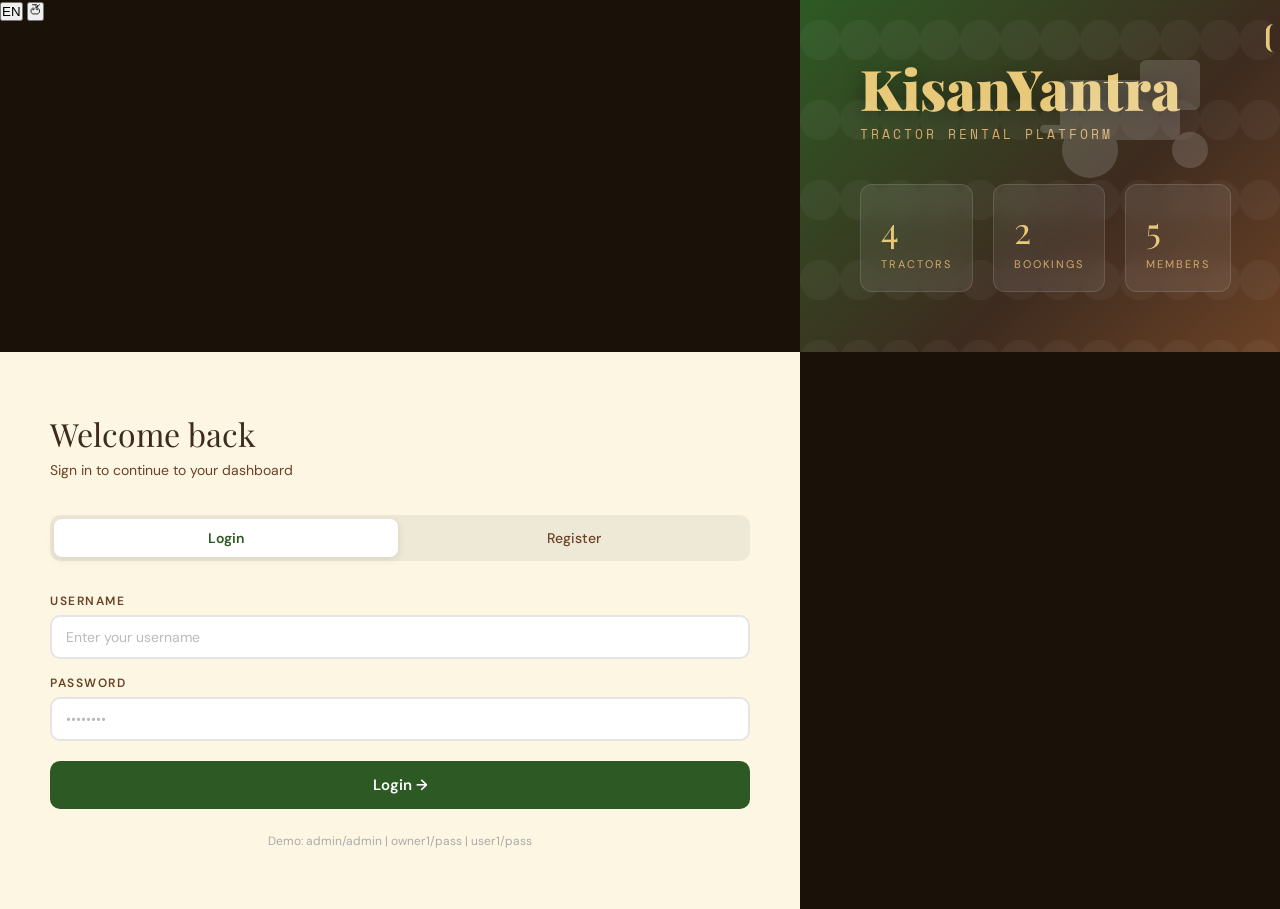
==== KisanYantra/index.html @ c3c127c0 "Initial commit" ====
<!DOCTYPE html>
<html lang="en">
<head>
<meta charset="UTF-8">
<meta name="viewport" content="width=device-width, initial-scale=1.0">
<title>KisanYantra — Tractor Rental Platform</title>
<link href="https://fonts.googleapis.com/css2?family=Playfair+Display:wght@700;900&family=DM+Sans:wght@300;400;500;600&family=Space+Mono:wght@400;700&display=swap" rel="stylesheet">
<link rel="stylesheet" href="css/style.css">
</head>
<body style="overflow-x:hidden;">

<div id="toast"></div>

<!-- ════════════════════════════════════════
     AUTH PAGE
════════════════════════════════════════ -->
<div id="page-auth" class="page active">
  <div class="lang-toggle-mini">
    <button id="auth-lang-en" onclick="setLanguage('en')">EN</button>
    <button id="auth-lang-te" onclick="setLanguage('te')">తె</button>
  </div>
  <div class="auth-hero">
    <svg class="auth-floating-tractor" viewBox="0 0 200 140" fill="none" xmlns="http://www.w3.org/2000/svg">
      <rect x="20" y="40" width="120" height="60" rx="8" fill="white"/>
      <rect x="100" y="20" width="60" height="50" rx="6" fill="white"/>
      <circle cx="50" cy="110" r="28" fill="white"/>
      <circle cx="150" cy="110" r="18" fill="white"/>
      <rect x="0" y="85" width="30" height="8" rx="4" fill="white"/>
    </svg>
    <div class="auth-logo">KisanYantra</div>
    <div class="auth-tagline" data-i18n="brand_tagline">Tractor Rental Platform</div>
    <div class="auth-stats">
      <div class="auth-stat">
        <div class="auth-stat-num" id="hero-tractors">0</div>
        <div class="auth-stat-label" data-i18n="stat_tractors">Tractors</div>
      </div>
      <div class="auth-stat">
        <div class="auth-stat-num" id="hero-bookings">0</div>
        <div class="auth-stat-label" data-i18n="stat_bookings">Bookings</div>
      </div>
      <div class="auth-stat">
        <div class="auth-stat-num" id="hero-users">0</div>
        <div class="auth-stat-label" data-i18n="stat_members">Members</div>
      </div>
    </div>
  </div>
  <div class="auth-panel">
    <div class="auth-panel-title" data-i18n="auth_welcome_back">Welcome back</div>
    <div class="auth-panel-sub" data-i18n="auth_signin_sub">Sign in to continue to your dashboard</div>
    <div class="auth-tabs">
      <button class="auth-tab active" onclick="switchAuthTab('login')" data-i18n="tab_login">Login</button>
      <button class="auth-tab" onclick="switchAuthTab('register')" data-i18n="tab_register">Register</button>
    </div>

    <!-- LOGIN FORM -->
    <form class="auth-form active" id="loginForm" onsubmit="handleLogin(event)">
      <div class="form-group">
        <label class="form-label" data-i18n="label_username">Username</label>
        <input type="text" class="form-control" id="loginUsername" placeholder="Enter your username" data-i18n-placeholder="ph_login_username" required>
      </div>
      <div class="form-group">
        <label class="form-label" data-i18n="label_password">Password</label>
        <input type="password" class="form-control" id="loginPassword" placeholder="••••••••" required>
      </div>
      <button type="submit" class="btn-primary-auth" data-i18n="btn_login">Login →</button>
      <div style="text-align:center;font-size:12px;color:#aaa;margin-top:8px;">
        <span data-i18n="demo_label">Demo</span>: admin/admin | owner1/pass | user1/pass
      </div>
    </form>

    <!-- REGISTER FORM -->
    <form class="auth-form" id="registerForm" onsubmit="handleRegister(event)">
      <div class="form-group">
        <label class="form-label" data-i18n="label_username">Username</label>
        <input type="text" class="form-control" id="regUsername" placeholder="Choose a username" data-i18n-placeholder="ph_reg_username" required>
      </div>
      <div class="form-group">
        <label class="form-label" data-i18n="label_password">Password</label>
        <input type="password" class="form-control" id="regPassword" placeholder="Create a password" data-i18n-placeholder="ph_reg_password" required>
      </div>
      <div class="form-group">
        <label class="form-label" data-i18n="label_iam">I am a...</label>
        <div class="role-select-grid">
          <div class="role-option selected" onclick="selectRole('USER',this)">
            <div class="role-icon">👤</div>
            <div class="role-name" data-i18n="role_user">User</div>
          </div>
          <div class="role-option" onclick="selectRole('OWNER',this)">
            <div class="role-icon">🚜</div>
            <div class="role-name" data-i18n="role_owner">Owner</div>
          </div>
          <div class="role-option" onclick="selectRole('ADMIN',this)">
            <div class="role-icon">⚙️</div>
            <div class="role-name" data-i18n="role_admin">Admin</div>
          </div>
        </div>
        <input type="hidden" id="regRole" value="USER">
      </div>
      <button type="submit" class="btn-primary-auth" data-i18n="btn_create_account">Create Account →</button>
    </form>
  </div>
</div>

<!-- ════════════════════════════════════════
     ADMIN DASHBOARD
════════════════════════════════════════ -->
<div id="page-admin" class="page">
  <nav class="topnav">
    <div class="nav-brand">Kisan<span>Yantra</span></div>
    <span class="live-indicator"><span class="live-dot" id="admin-live-dot"></span><span data-i18n="live_on">Live</span></span>
    <span class="nav-user-badge" id="admin-user-name">admin</span>
    <span class="nav-role-badge role-admin" data-i18n="role_badge_admin">⚙️ Admin</span>
    <button class="btn-settings" onclick="openSettings()">⚙️ <span data-i18n="nav_settings">Settings</span></button>
    <button class="btn-logout" onclick="logout()" data-i18n="nav_logout">Logout</button>
  </nav>
  <div class="dashboard-body">
    <div class="dashboard-header">
      <div class="dashboard-title" data-i18n="admin_title">Admin Dashboard</div>
      <div class="dashboard-subtitle" data-i18n="admin_subtitle">Full system control &amp; oversight</div>
    </div>
    <div class="dashboard-content">
      <div class="stats-grid stats-grid-4" style="margin-bottom:32px;">
        <div class="stat-card dark">
          <span class="stat-emoji">🚜</span>
          <div class="stat-num" id="a-total-tractors">0</div>
          <div class="stat-label" data-i18n="stat_total_tractors">Total Tractors</div>
        </div>
        <div class="stat-card green">
          <span class="stat-emoji">✅</span>
          <div class="stat-num" id="a-available">0</div>
          <div class="stat-label" data-i18n="stat_available">Available</div>
        </div>
        <div class="stat-card rust">
          <span class="stat-emoji">📋</span>
          <div class="stat-num" id="a-reserved">0</div>
          <div class="stat-label" data-i18n="stat_reserved">Reserved</div>
        </div>
        <div class="stat-card amber">
          <span class="stat-emoji">📦</span>
          <div class="stat-num" id="a-bookings">0</div>
          <div class="stat-label" data-i18n="stat_total_bookings">Total Bookings</div>
        </div>
      </div>

      <div style="display:grid;grid-template-columns:380px 1fr;gap:24px;margin-bottom:32px;">
        <!-- Add Tractor Form -->
        <div class="card">
          <div class="card-header">
            <span class="card-title" data-i18n="card_add_new_tractor">Add New Tractor</span>
            <span>🚜</span>
          </div>
          <div class="card-body">
            <div class="form-row form-row-2">
              <div class="input-group">
                <label class="input-label" data-i18n="label_reg_number">Reg. Number</label>
                <input type="text" id="a-regNum" placeholder="AP01AB1234">
              </div>
              <div class="input-group">
                <label class="input-label" data-i18n="label_tractor_type">Tractor Type</label>
                <input type="text" id="a-tractorType" placeholder="Mahindra 575">
              </div>
            </div>
            <div class="form-row form-row-2">
              <div class="input-group">
                <label class="input-label" data-i18n="label_location">Location</label>
                <input type="text" id="a-location" placeholder="Vijayawada">
              </div>
              <div class="input-group">
                <label class="input-label" data-i18n="label_rent_hour">Rent / Hour (₹)</label>
                <input type="number" id="a-rent" placeholder="500">
              </div>
            </div>
            <div class="input-group" style="margin-bottom:16px;">
              <label class="input-label" data-i18n="label_owner_username">Owner Username</label>
              <select id="a-owner">
                <option value="" data-i18n="select_owner_placeholder">Select Owner</option>
              </select>
            </div>
            <div class="input-group" style="margin-bottom:16px;">
              <label class="input-label" data-i18n="label_accessories">Accessories</label>
              <div class="accessories-grid" id="admin-acc-grid"></div>
            </div>
            <button class="btn btn-green" style="width:100%;padding:12px;" onclick="adminAddTractor()" data-i18n="btn_add_tractor">Add Tractor</button>
          </div>
        </div>

        <!-- Users Table -->
        <div class="card">
          <div class="card-header">
            <span class="card-title" data-i18n="card_registered_users">Registered Users</span>
            <span>👥</span>
          </div>
          <div class="card-body">
            <div class="table-wrap">
              <table>
                <thead><tr><th>#</th><th data-i18n="th_username">Username</th><th data-i18n="th_role">Role</th><th data-i18n="th_joined">Joined</th><th data-i18n="th_action">Action</th></tr></thead>
                <tbody id="a-users-table"></tbody>
              </table>
            </div>
          </div>
        </div>
      </div>

      <!-- Tractors Table -->
      <div class="card" style="margin-bottom:24px;">
        <div class="card-header">
          <span class="card-title" data-i18n="card_all_tractors">All Tractors</span>
          <div class="btn-group">
            <input type="text" id="a-search" placeholder="Search tractors..." data-i18n-placeholder="ph_search_tractors" style="width:220px;padding:8px 12px;font-size:13px;" oninput="renderAdminTractors()">
          </div>
        </div>
        <div class="card-body">
          <div class="table-wrap">
            <table>
              <thead><tr><th data-i18n="th_id">ID</th><th data-i18n="th_reg_no">Reg No.</th><th data-i18n="th_type">Type</th><th data-i18n="th_owner">Owner</th><th data-i18n="th_location">Location</th><th data-i18n="th_status">Status</th><th data-i18n="th_rent_hr">Rent/Hr</th><th data-i18n="th_accessories">Accessories</th><th data-i18n="th_actions">Actions</th></tr></thead>
              <tbody id="a-tractors-table"></tbody>
            </table>
          </div>
        </div>
      </div>

      <!-- All Bookings Table -->
      <div class="card" style="margin-bottom:24px;">
        <div class="card-header">
          <span class="card-title" data-i18n="card_all_bookings">All Bookings</span>
          <span>📋</span>
        </div>
        <div class="card-body">
          <div class="table-wrap">
            <table>
              <thead><tr><th data-i18n="th_id">ID</th><th data-i18n="th_tractor">Tractor</th><th data-i18n="th_customer">Customer</th><th data-i18n="th_date">Date</th><th data-i18n="th_slot">Slot</th><th data-i18n="th_hours">Hours</th><th data-i18n="th_amount">Amount</th><th data-i18n="th_payment">Payment</th><th data-i18n="th_status">Status</th><th data-i18n="th_actions">Actions</th></tr></thead>
              <tbody id="a-bookings-table"></tbody>
            </table>
          </div>
        </div>
      </div>

      <!-- Support Tickets -->
      <div class="card">
        <div class="card-header">
          <span class="card-title" data-i18n="card_support_tickets">Support Tickets</span>
          <span>🎫</span>
        </div>
        <div class="card-body">
          <div class="table-wrap">
            <table>
              <thead><tr><th data-i18n="th_ticket_id">Ticket</th><th data-i18n="th_customer">Customer</th><th data-i18n="th_category">Category</th><th data-i18n="th_issue">Issue</th><th data-i18n="th_status">Status</th><th data-i18n="th_actions">Actions</th></tr></thead>
              <tbody id="a-tickets-table"></tbody>
            </table>
          </div>
        </div>
      </div>
    </div>
  </div>
</div>

<!-- ════════════════════════════════════════
     OWNER DASHBOARD
════════════════════════════════════════ -->
<div id="page-owner" class="page">
  <nav class="topnav">
    <div class="nav-brand">Kisan<span>Yantra</span></div>
    <span class="live-indicator"><span class="live-dot" id="owner-live-dot"></span><span data-i18n="live_on">Live</span></span>
    <span class="nav-user-badge" id="owner-user-name">owner</span>
    <span class="nav-role-badge role-owner" data-i18n="role_badge_owner">🚜 Owner</span>
    <button class="btn-settings" onclick="openSettings()">⚙️ <span data-i18n="nav_settings">Settings</span></button>
    <button class="btn-logout" onclick="logout()" data-i18n="nav_logout">Logout</button>
  </nav>
  <div class="dashboard-body">
    <div class="dashboard-header">
      <div class="dashboard-title" id="owner-welcome">My Dashboard</div>
      <div class="dashboard-subtitle" data-i18n="owner_subtitle">Manage your tractors and track earnings</div>
    </div>
    <div class="dashboard-content">
      <div class="stats-grid stats-grid-3" style="margin-bottom:28px;">
        <div class="stat-card orange">
          <span class="stat-emoji">📋</span>
          <div class="stat-num" id="o-total-bookings">0</div>
          <div class="stat-label" data-i18n="stat_total_bookings">Total Bookings</div>
        </div>
        <div class="stat-card green">
          <span class="stat-emoji">💰</span>
          <div class="stat-num" id="o-revenue">₹0</div>
          <div class="stat-label" data-i18n="stat_total_revenue">Total Revenue</div>
        </div>
        <div class="stat-card dark">
          <span class="stat-emoji">🚜</span>
          <div class="stat-num" id="o-my-tractors">0</div>
          <div class="stat-label" data-i18n="stat_my_tractors">My Tractors</div>
        </div>
      </div>

      <div class="tab-nav">
        <button class="tab-btn active" onclick="switchOwnerTab('bookings',this)">📋 <span data-i18n="tab_bookings">Bookings</span></button>
        <button class="tab-btn" onclick="switchOwnerTab('my-tractors',this)">🚜 <span data-i18n="tab_my_tractors">My Tractors</span></button>
        <button class="tab-btn" onclick="switchOwnerTab('add-tractor',this)">➕ <span data-i18n="tab_add_tractor">Add Tractor</span></button>
      </div>

      <!-- Bookings Tab -->
      <div class="tab-panel active" id="owner-tab-bookings">
        <div class="card">
          <div class="card-header">
            <span class="card-title" data-i18n="card_booking_requests">Booking Requests</span>
            <span>📋</span>
          </div>
          <div class="card-body">
            <div class="table-wrap">
              <table>
                <thead><tr><th data-i18n="th_tractor">Tractor</th><th data-i18n="th_customer">Customer</th><th data-i18n="th_date">Date</th><th data-i18n="th_slot">Slot</th><th data-i18n="th_hours">Hours</th><th data-i18n="th_amount">Amount</th><th data-i18n="th_payment">Payment</th><th data-i18n="th_status">Status</th><th data-i18n="th_action">Action</th></tr></thead>
                <tbody id="o-bookings-table"></tbody>
              </table>
            </div>
          </div>
        </div>
      </div>

      <!-- My Tractors Tab -->
      <div class="tab-panel" id="owner-tab-my-tractors">
        <div class="card">
          <div class="card-header">
            <span class="card-title" data-i18n="tab_my_tractors">My Tractors</span>
          </div>
          <div class="card-body">
            <div class="table-wrap">
              <table>
                <thead><tr><th data-i18n="th_reg_no">Reg No.</th><th data-i18n="th_type">Type</th><th data-i18n="th_location">Location</th><th data-i18n="th_rent_hr">Rent/Hr</th><th data-i18n="th_status">Status</th><th data-i18n="th_accessories">Accessories</th><th data-i18n="th_actions">Actions</th></tr></thead>
                <tbody id="o-tractors-table"></tbody>
              </table>
            </div>
          </div>
        </div>
      </div>

      <!-- Add Tractor Tab -->
      <div class="tab-panel" id="owner-tab-add-tractor">
        <div class="card" style="max-width:600px;">
          <div class="card-header">
            <span class="card-title" data-i18n="card_add_new_tractor">Add New Tractor</span>
          </div>
          <div class="card-body">
            <div class="form-row form-row-2">
              <div class="input-group">
                <label class="input-label" data-i18n="label_reg_number">Reg. Number</label>
                <input type="text" id="o-regNum" placeholder="AP01AB1234">
              </div>
              <div class="input-group">
                <label class="input-label" data-i18n="label_tractor_type">Tractor Type</label>
                <input type="text" id="o-tractorType" placeholder="Mahindra 575">
              </div>
            </div>
            <div class="form-row form-row-2">
              <div class="input-group">
                <label class="input-label" data-i18n="label_location">Location</label>
                <input type="text" id="o-location" placeholder="City / Village">
              </div>
              <div class="input-group">
                <label class="input-label" data-i18n="label_rent_hour">Rent / Hour (₹)</label>
                <input type="number" id="o-rent" placeholder="500">
              </div>
            </div>
            <div class="input-group" style="margin-bottom:20px;">
              <label class="input-label" data-i18n="label_accessories_avail">Accessories Available</label>
              <div class="accessories-grid" id="owner-acc-grid"></div>
            </div>
            <button class="btn btn-green" style="width:100%;padding:12px;" onclick="ownerAddTractor()" data-i18n="btn_add_my_tractor">Add My Tractor</button>
          </div>
        </div>
      </div>
    </div>
  </div>
</div>

<!-- ════════════════════════════════════════
     USER DASHBOARD
════════════════════════════════════════ -->
<div id="page-user" class="page">
  <nav class="topnav">
    <div class="nav-brand">Kisan<span>Yantra</span></div>
    <span class="nav-user-badge" id="user-user-name">user</span>
    <span class="nav-role-badge role-user">👤 Farmer</span>
    <span class="live-indicator"><span class="live-dot" id="user-live-dot"></span><span data-i18n="live_on">Live</span></span>
    <button class="btn-settings" onclick="openSettings()">⚙️ <span data-i18n="nav_settings">Settings</span></button>
    <button class="btn-logout" onclick="logout()" data-i18n="nav_logout">Logout</button>
  </nav>
  <div class="dashboard-body">
    <div class="dashboard-header">
      <div class="dashboard-title" data-i18n="user_title">Find a Tractor</div>
      <div class="dashboard-subtitle" data-i18n="user_subtitle">Browse available tractors and book your slot instantly</div>
    </div>
    <div class="dashboard-content">
      <div class="stats-grid stats-grid-3" style="margin-bottom:32px;">
        <div class="stat-card green">
          <span class="stat-emoji">🚜</span>
          <div class="stat-num" id="u-available">0</div>
          <div class="stat-label" data-i18n="stat_available_now">Available Now</div>
        </div>
        <div class="stat-card amber">
          <span class="stat-emoji">📋</span>
          <div class="stat-num" id="u-my-bookings">0</div>
          <div class="stat-label" data-i18n="stat_my_bookings">My Bookings</div>
        </div>
        <div class="stat-card dark">
          <span class="stat-emoji">💸</span>
          <div class="stat-num" id="u-spent">₹0</div>
          <div class="stat-label" data-i18n="stat_total_spent">Total Spent</div>
        </div>
      </div>

      <div class="tab-nav">
        <button class="tab-btn active" onclick="switchUserTab('browse',this)">🚜 <span data-i18n="tab_browse">Browse Tractors</span></button>
        <button class="tab-btn" onclick="switchUserTab('history',this)">📋 <span data-i18n="tab_history">My Bookings</span></button>
      </div>

      <!-- Browse Tab -->
      <div class="tab-panel active" id="user-tab-browse">
        <div class="search-bar">
          <div class="search-input-wrap">
            <span class="search-icon">🔍</span>
            <input type="text" id="u-search" placeholder="Search by type or registration..." data-i18n-placeholder="ph_search_type_reg" oninput="renderUserTractors()">
          </div>
          <div class="search-input-wrap" style="max-width:220px;">
            <span class="search-icon">📍</span>
            <input type="text" id="u-location-search" placeholder="Filter by location..." data-i18n-placeholder="ph_filter_location" oninput="renderUserTractors()">
          </div>
          <select id="u-acc-filter" onchange="renderUserTractors()" style="width:180px;flex-shrink:0;">
            <option value="" data-i18n="all_accessories">All Accessories</option>
          </select>
        </div>
        <div class="tractor-grid" id="u-tractor-grid"></div>
      </div>

      <!-- History Tab -->
      <div class="tab-panel" id="user-tab-history">
        <div class="card">
          <div class="card-header">
            <span class="card-title" data-i18n="card_my_booking_history">My Booking History</span>
          </div>
          <div class="card-body">
            <div class="table-wrap">
              <table>
                <thead><tr><th data-i18n="th_tractor">Tractor</th><th data-i18n="th_date">Date</th><th data-i18n="th_slot">Slot</th><th data-i18n="th_hours">Hours</th><th data-i18n="th_accessories">Accessories</th><th data-i18n="th_amount">Amount</th><th data-i18n="th_payment">Payment</th><th data-i18n="th_status">Status</th><th data-i18n="th_action">Action</th></tr></thead>
                <tbody id="u-history-table"></tbody>
              </table>
            </div>
          </div>
        </div>
      </div>
    </div>
  </div>
</div>

<!-- ════════════════════════════════════════
     BOOKING MODAL
════════════════════════════════════════ -->
<div class="modal-overlay" id="bookingModalOverlay">
  <div class="modal">
    <div class="modal-title" data-i18n="modal_book_tractor">🚜 Book Tractor</div>
    <input type="hidden" id="bk-tractorId">
    <input type="hidden" id="bk-rentPerHour">

    <div class="form-row form-row-2" style="margin-bottom:16px;">
      <div class="input-group">
        <label class="input-label" data-i18n="label_tractor">Tractor</label>
        <input type="text" id="bk-tractorDisplay" readonly>
      </div>
      <div class="input-group">
        <label class="input-label" data-i18n="label_booking_date">Booking Date</label>
        <input type="date" id="bk-date">
      </div>
    </div>

    <div class="input-group" style="margin-bottom:16px;">
      <label class="input-label" data-i18n="label_select_slot">Select Time Slot</label>
      <div class="slots-visual">
        <label class="slot-chip selected" onclick="selectSlot(this,'Morning (5AM - 9AM)')">
          <input type="radio" name="slot" value="Morning (5AM - 9AM)" checked>
          <div class="slot-name"><span data-i18n="slot_morning_name">🌅 Morning</span></div>
          <div class="slot-time">5AM – 9AM</div>
        </label>
        <label class="slot-chip" onclick="selectSlot(this,'Afternoon (1PM - 4PM)')">
          <input type="radio" name="slot" value="Afternoon (1PM - 4PM)">
          <div class="slot-name"><span data-i18n="slot_afternoon_name">☀️ Afternoon</span></div>
          <div class="slot-time">1PM – 4PM</div>
        </label>
        <label class="slot-chip" onclick="selectSlot(this,'Evening (6PM - 10PM)')">
          <input type="radio" name="slot" value="Evening (6PM - 10PM)">
          <div class="slot-name"><span data-i18n="slot_evening_name">🌙 Evening</span></div>
          <div class="slot-time">6PM – 10PM</div>
        </label>
      </div>
    </div>

    <div class="form-row form-row-2" style="margin-bottom:16px;">
      <div class="input-group">
        <label class="input-label" data-i18n="label_num_hours">Number of Hours</label>
        <input type="number" id="bk-hours" min="1" max="12" value="2" oninput="calcBookingTotal()">
      </div>
      <div class="input-group">
        <label class="input-label" data-i18n="label_payment_method">Payment Method</label>
        <select id="bk-payment">
          <option value="UPI">UPI</option>
          <option value="Cash">Cash</option>
          <option value="Card">Card</option>
        </select>
      </div>
    </div>

    <div class="input-group" style="margin-bottom:16px;">
      <label class="input-label" data-i18n="label_select_accessories">Select Accessories</label>
      <div class="accessories-grid" id="bk-acc-grid"></div>
    </div>

    <div class="total-box">
      <div>
        <div class="total-box-label" data-i18n="label_total_amount">Total Amount</div>
        <div style="font-size:11px;opacity:0.7;margin-top:2px;" id="bk-calc-hint">2 hrs × ₹0/hr</div>
      </div>
      <div class="total-box-amount" id="bk-total">₹0</div>
    </div>

    <div class="modal-footer">
      <button class="btn btn-outline" onclick="closeModal('bookingModalOverlay')" data-i18n="btn_cancel">Cancel</button>
      <button class="btn btn-green" onclick="confirmBooking()" style="padding:12px 28px;" data-i18n="btn_confirm_booking">Confirm Booking ✓</button>
    </div>
  </div>
</div>

<!-- ════════════════════════════════════════
     EDIT TRACTOR MODAL
════════════════════════════════════════ -->
<div class="modal-overlay" id="editTractorModalOverlay">
  <div class="modal">
    <div class="modal-title" data-i18n="modal_edit_tractor">✏️ Edit Tractor</div>
    <input type="hidden" id="et-id">
    <div class="form-row form-row-2" style="margin-bottom:16px;">
      <div class="input-group">
        <label class="input-label" data-i18n="label_reg_number">Reg. Number</label>
        <input type="text" id="et-regNum">
      </div>
      <div class="input-group">
        <label class="input-label" data-i18n="th_type">Type</label>
        <input type="text" id="et-type">
      </div>
    </div>
    <div class="form-row form-row-2" style="margin-bottom:16px;">
      <div class="input-group">
        <label class="input-label" data-i18n="label_location">Location</label>
        <input type="text" id="et-location">
      </div>
      <div class="input-group">
        <label class="input-label" data-i18n="label_rent_hr_short">Rent / Hr (₹)</label>
        <input type="number" id="et-rent">
      </div>
    </div>
    <div class="input-group" style="margin-bottom:20px;">
      <label class="input-label" data-i18n="label_accessories">Accessories</label>
      <div class="accessories-grid" id="et-acc-grid"></div>
    </div>
    <div class="modal-footer">
      <button class="btn btn-outline" onclick="closeModal('editTractorModalOverlay')" data-i18n="btn_cancel">Cancel</button>
      <button class="btn btn-amber" onclick="saveTractorEdit()" style="padding:12px 28px;" data-i18n="btn_save_changes">Save Changes</button>
    </div>
  </div>
</div>

<!-- ════════════════════════════════════════
     SETTINGS MODAL (Language + Help & Support)
════════════════════════════════════════ -->
<div class="modal-overlay" id="settingsModalOverlay">
  <div class="modal">
    <div class="modal-title" data-i18n="settings_title">⚙️ Settings</div>

    <div class="settings-tabs">
      <button class="settings-tab-btn active" id="settings-tab-btn-language" onclick="switchSettingsTab('language')" data-i18n="settings_tab_language">🌐 Language</button>
      <button class="settings-tab-btn" id="settings-tab-btn-help" onclick="switchSettingsTab('help')" data-i18n="settings_tab_help">🆘 Help &amp; Support</button>
    </div>

    <!-- LANGUAGE PANEL -->
    <div class="settings-panel active" id="settings-panel-language">
      <div class="help-intro" data-i18n="lang_choose">Choose your app language</div>
      <div class="lang-option-grid">
        <div class="lang-option-card" id="lang-card-en" onclick="setLanguage('en')">
          <div class="lang-option-flag">🇬🇧</div>
          <div class="lang-option-name">English</div>
          <div class="lang-option-sub">EN</div>
        </div>
        <div class="lang-option-card" id="lang-card-te" onclick="setLanguage('te')">
          <div class="lang-option-flag">🇮🇳</div>
          <div class="lang-option-name">తెలుగు</div>
          <div class="lang-option-sub">TE</div>
        </div>
      </div>
    </div>

    <!-- HELP & SUPPORT PANEL -->
    <div class="settings-panel" id="settings-panel-help">
      <div id="help-content"><!-- rendered dynamically by renderHelpHome() --></div>
    </div>

    <div class="modal-footer">
      <button class="btn btn-outline" onclick="closeModal('settingsModalOverlay')" data-i18n="btn_close">Close</button>
    </div>
  </div>
</div>

<script>
window.history.scrollRestoration = "manual";
window.scrollTo(0,0);
</script>

<script src="js/app.js"></script>
</body>
</html>
</body>
</html>
---- KisanYantra/css/style.css ----
:root {
  --soil: #3d2b1f;
  --mud: #6b4226;
  --wheat: #e8c97a;
  --wheat-light: #f5e4a8;
  --leaf: #4a7c3f;
  --leaf-dark: #2d5a24;
  --sky: #c8e6f0;
  --rust: #c0392b;
  --cream: #fdf6e3;
  --dusk: #1a1208;
  --sand: #d4a96a;
  --grass: #6aab4a;
  --accent: #e67e22;
}
* { margin:0; padding:0; box-sizing:border-box; }
body {
  font-family: 'DM Sans', sans-serif;
  background: var(--cream);
  color: var(--soil);
  min-height: 100vh;
  overflow-x: hidden;
}

/* ═══ PAGE ROUTING ═══ */
.page { display:none; }
.page.active { display:block; }

/* ═══ SCROLLBAR ═══ */
::-webkit-scrollbar { width: 6px; }
::-webkit-scrollbar-track { background: var(--wheat-light); }
::-webkit-scrollbar-thumb { background: var(--mud); border-radius: 3px; }

/* ═══ TOAST ═══ */
#toast {
  position: fixed; top: 24px; right: 24px; z-index: 9999;
  background: var(--soil); color: var(--wheat);
  padding: 14px 22px; border-radius: 8px;
  font-family: 'Space Mono', monospace; font-size: 13px;
  border-left: 4px solid var(--wheat);
  transform: translateX(120%); transition: transform 0.4s cubic-bezier(.68,-.55,.27,1.55);
  max-width: 320px;
}
#toast.show { transform: translateX(0); }
#toast.success { border-left-color: var(--grass); }
#toast.error { border-left-color: var(--rust); }

/* ═══════════════════════════════
   LOGIN / REGISTER PAGE
═══════════════════════════════ */
#page-auth {
  min-height: 100vh;
  display: grid;
  grid-template-columns: 1fr 480px;
  background: var(--dusk);
}
.auth-hero {
  position: relative;
  overflow: hidden;
  background: linear-gradient(135deg, var(--leaf-dark) 0%, var(--soil) 60%, var(--mud) 100%);
  display: flex; flex-direction: column;
  justify-content: flex-end; padding: 60px;
}
.auth-hero::before {
  content: '';
  position: absolute; inset: 0;
  background: url("data:image/svg+xml,%3Csvg width='80' height='80' viewBox='0 0 80 80' xmlns='http://www.w3.org/2000/svg'%3E%3Cg fill='none' fill-rule='evenodd'%3E%3Cg fill='%23ffffff' fill-opacity='0.04'%3E%3Cpath d='M40 40c0-11 9-20 20-20s20 9 20 20-9 20-20 20-20-9-20-20zm-40 0c0-11 9-20 20-20s20 9 20 20-9 20-20 20-20-9-20-20z'/%3E%3C/g%3E%3C/g%3E%3C/svg%3E");
}
.auth-logo {
  font-family: 'Playfair Display', serif;
  font-size: 56px; font-weight: 900;
  color: var(--wheat); line-height: 1;
  margin-bottom: 8px;
  text-shadow: 0 4px 20px rgba(0,0,0,0.4);
}
.auth-tagline {
  font-family: 'Space Mono', monospace;
  color: var(--sand); font-size: 13px;
  letter-spacing: 3px; text-transform: uppercase;
  margin-bottom: 40px;
}
.auth-stats {
  display: grid; grid-template-columns: repeat(3,1fr); gap: 20px;
}
.auth-stat {
  background: rgba(255,255,255,0.07);
  border: 1px solid rgba(255,255,255,0.12);
  border-radius: 12px; padding: 20px;
  backdrop-filter: blur(10px);
}
.auth-stat-num {
  font-family: 'Playfair Display', serif;
  font-size: 36px; color: var(--wheat);
}
.auth-stat-label {
  font-size: 11px; color: var(--sand);
  text-transform: uppercase; letter-spacing: 2px;
  margin-top: 4px;
}
.auth-floating-tractor {
  position: absolute; top: 40px; right: 40px;
  width: 200px; opacity: 0.15;
  animation: float 6s ease-in-out infinite;
}
@keyframes float {
  0%,100% { transform: translateY(0) rotate(-5deg); }
  50% { transform: translateY(-20px) rotate(5deg); }
}
.auth-panel {
  background: var(--cream);
  display: flex; flex-direction: column;
  justify-content: center; padding: 60px 50px;
  position: relative;
}
.auth-panel-title {
  font-family: 'Playfair Display', serif;
  font-size: 32px; color: var(--soil);
  margin-bottom: 6px;
}
.auth-panel-sub {
  color: var(--mud); font-size: 14px; margin-bottom: 36px;
}
.auth-tabs {
  display: flex; gap: 4px;
  background: rgba(0,0,0,0.06); border-radius: 10px;
  padding: 4px; margin-bottom: 32px;
}
.auth-tab {
  flex: 1; padding: 10px;
  border: none; background: transparent;
  border-radius: 8px; cursor: pointer;
  font-family: 'DM Sans', sans-serif;
  font-size: 14px; font-weight: 500;
  color: var(--mud); transition: all 0.2s;
} 
.auth-tab.active { 
  background: white; color: var(--leaf-dark);
  box-shadow: 0 2px 8px rgba(0,0,0,0.1);
  font-weight: 600;
}
.auth-form { display: none; flex-direction: column; gap: 16px; }
.auth-form.active { display: flex; }
.form-group { display: flex; flex-direction: column; gap: 6px; }
.form-label {
  font-size: 12px; font-weight: 600;
  text-transform: uppercase; letter-spacing: 1.5px;
  color: var(--mud);
}
.form-control {
  padding: 12px 16px;
  border: 2px solid rgba(0,0,0,0.1);
  border-radius: 10px;
  font-family: 'DM Sans', sans-serif;
  font-size: 15px; color: var(--soil);
  background: white; transition: all 0.2s;
  outline: none;
}
.form-control:focus {
  border-color: var(--leaf);
  box-shadow: 0 0 0 4px rgba(74,124,63,0.12);
}
.form-control::placeholder { color: #bbb; }
select.form-control { cursor: pointer; }
.role-select-grid {
  display: grid; grid-template-columns: repeat(3,1fr); gap: 8px;
}
.role-option {
  border: 2px solid rgba(0,0,0,0.1);
  border-radius: 10px; padding: 12px 8px;
  text-align: center; cursor: pointer;
  transition: all 0.2s; background: white;
}
.role-option:hover { border-color: var(--leaf); }
.role-option.selected {
  border-color: var(--leaf); background: rgba(74,124,63,0.08);
}
.role-icon { font-size: 24px; margin-bottom: 4px; }
.role-name { font-size: 12px; font-weight: 600; color: var(--soil); }
.btn-primary-auth {
  padding: 14px; background: var(--leaf-dark);
  border: none; border-radius: 10px;
  color: white; font-family: 'DM Sans', sans-serif;
  font-size: 15px; font-weight: 600;
  cursor: pointer; transition: all 0.2s;
  margin-top: 4px;
}
.btn-primary-auth:hover {
  background: var(--leaf); transform: translateY(-1px);
  box-shadow: 0 6px 20px rgba(74,124,63,0.35);
}

/* ═══════════════════════════════
   SHARED NAV
═══════════════════════════════ */
.topnav {
  position: sticky; top: 0; z-index: 100;
  display: flex; align-items: center;
  padding: 0 32px; height: 64px;
  background: var(--dusk);
  border-bottom: 2px solid var(--mud);
  gap: 20px;
}
.nav-brand {
  font-family: 'Playfair Display', serif;
  font-size: 22px; color: var(--wheat); font-weight: 900;
  margin-right: auto;
}
.nav-brand span { color: var(--grass); }
.nav-user-badge {
  background: rgba(255,255,255,0.1); border-radius: 20px;
  padding: 6px 16px;
  font-size: 13px; color: var(--wheat-light);
  font-family: 'Space Mono', monospace;
}
.nav-role-badge {
  padding: 5px 12px; border-radius: 20px;
  font-size: 11px; font-weight: 700;
  text-transform: uppercase; letter-spacing: 1px;
}
.role-admin { background: #8b0000; color: var(--wheat); }
.role-owner { background: var(--accent); color: white; }
.role-user { background: var(--leaf); color: white; }
.btn-logout {
  padding: 8px 18px;
  background: transparent; border: 1.5px solid rgba(255,255,255,0.25);
  color: #ccc; border-radius: 8px; cursor: pointer;
  font-size: 13px; font-family: 'DM Sans', sans-serif;
  transition: all 0.2s;
}
.btn-logout:hover { background: var(--rust); border-color: var(--rust); color: white; }

/* ═══════════════════════════════
   SHARED DASHBOARD LAYOUT
═══════════════════════════════ */
.dashboard-body { min-height: calc(100vh - 64px); }
.dashboard-header {
  padding: 36px 40px 24px;
  background: linear-gradient(135deg, var(--soil) 0%, var(--mud) 100%);
  color: var(--wheat);
}
.dashboard-title {
  font-family: 'Playfair Display', serif;
  font-size: 36px; font-weight: 900;
}
.dashboard-subtitle { color: var(--sand); font-size: 14px; margin-top: 4px; }
.dashboard-content { padding: 32px 40px; }

/* ═══ STAT CARDS ═══ */
.stats-grid {
  display: grid; gap: 20px; margin-bottom: 32px;
}
.stats-grid-4 { grid-template-columns: repeat(4, 1fr); }
.stats-grid-3 { grid-template-columns: repeat(3, 1fr); }
.stats-grid-2 { grid-template-columns: repeat(2, 1fr); }
.stat-card {
  border-radius: 16px; padding: 24px 28px;
  position: relative; overflow: hidden;
  border: 2px solid transparent;
  transition: transform 0.2s, box-shadow 0.2s;
}
.stat-card:hover { transform: translateY(-3px); box-shadow: 0 12px 32px rgba(0,0,0,0.12); }
.stat-card::before {
  content: '';
  position: absolute; top: -20px; right: -20px;
  width: 100px; height: 100px; border-radius: 50%;
  background: rgba(255,255,255,0.08);
}
.stat-card.green { background: linear-gradient(135deg, var(--leaf-dark), var(--leaf)); color: white; }
.stat-card.amber { background: linear-gradient(135deg, #b8860b, var(--wheat)); color: var(--dusk); }
.stat-card.rust { background: linear-gradient(135deg, #922b21, var(--rust)); color: white; }
.stat-card.dark { background: linear-gradient(135deg, var(--dusk), var(--soil)); color: var(--wheat); }
.stat-card.blue { background: linear-gradient(135deg, #1a5276, #2980b9); color: white; }
.stat-card.orange { background: linear-gradient(135deg, #a04000, var(--accent)); color: white; }
.stat-emoji { font-size: 28px; margin-bottom: 8px; display: block; }
.stat-num {
  font-family: 'Playfair Display', serif;
  font-size: 44px; font-weight: 900; line-height: 1;
}
.stat-label {
  font-size: 13px; opacity: 0.85; margin-top: 4px;
  font-weight: 500; text-transform: uppercase; letter-spacing: 1px;
}

/* ═══ CARDS ═══ */
.card {
  background: white; border-radius: 16px;
  border: 2px solid rgba(0,0,0,0.06);
  overflow: hidden;
  box-shadow: 0 2px 12px rgba(0,0,0,0.06);
}
.card-header {
  padding: 18px 24px;
  background: var(--soil); color: var(--wheat);
  display: flex; align-items: center; justify-content: space-between;
}
.card-title {
  font-family: 'Playfair Display', serif;
  font-size: 20px;
}
.card-body { padding: 24px; }

/* ═══ TABLES ═══ */
.table-wrap { overflow-x: auto; }
table {
  width: 100%; border-collapse: collapse;
  font-size: 14px;
}
thead th {
  background: var(--dusk); color: var(--wheat);
  padding: 12px 16px; text-align: left;
  font-family: 'Space Mono', monospace;
  font-size: 11px; letter-spacing: 1px;
  text-transform: uppercase; white-space: nowrap;
}
thead th:first-child { border-radius: 8px 0 0 0; }
thead th:last-child { border-radius: 0 8px 0 0; }
tbody tr { border-bottom: 1px solid rgba(0,0,0,0.06); transition: background 0.15s; }
tbody tr:hover { background: rgba(74,124,63,0.04); }
tbody td {
  padding: 14px 16px; vertical-align: middle;
  color: var(--soil);
}
.empty-state {
  text-align: center; padding: 48px 24px;
  color: #aaa; font-size: 14px;
}
.empty-icon { font-size: 48px; margin-bottom: 12px; display: block; }

/* ═══ BADGES ═══ */
.badge {
  display: inline-block; padding: 4px 10px;
  border-radius: 20px; font-size: 11px; font-weight: 700;
  text-transform: uppercase; letter-spacing: 0.5px;
  font-family: 'Space Mono', monospace;
}
.badge-available { background: rgba(74,124,63,0.15); color: var(--leaf-dark); }
.badge-reserved { background: rgba(192,57,43,0.12); color: var(--rust); }
.badge-upcoming { background: rgba(230,126,34,0.15); color: #c0392b; }
.badge-completed { background: rgba(74,124,63,0.15); color: var(--leaf-dark); }
.badge-cancelled { background: rgba(0,0,0,0.08); color: #666; }

/* ═══ BUTTONS ═══ */
.btn {
  padding: 8px 16px; border-radius: 8px; border: none;
  cursor: pointer; font-family: 'DM Sans', sans-serif;
  font-size: 13px; font-weight: 600;
  transition: all 0.15s; white-space: nowrap;
}
.btn-sm { padding: 6px 12px; font-size: 12px; }
.btn-green { background: var(--leaf); color: white; }
.btn-green:hover { background: var(--leaf-dark); transform: translateY(-1px); }
.btn-amber { background: var(--wheat); color: var(--dusk); }
.btn-amber:hover { background: var(--sand); }
.btn-red { background: var(--rust); color: white; }
.btn-red:hover { background: #922b21; }
.btn-dark { background: var(--soil); color: var(--wheat); }
.btn-dark:hover { background: var(--dusk); }
.btn-outline {
  background: transparent; border: 2px solid currentColor;
  color: var(--soil);
}
.btn:disabled { opacity: 0.45; cursor: not-allowed; transform: none !important; }
.btn-group { display: flex; gap: 6px; flex-wrap: wrap; }

/* ═══ FORMS ═══ */
.form-row { display: grid; gap: 16px; margin-bottom: 16px; }
.form-row-2 { grid-template-columns: 1fr 1fr; }
.form-row-3 { grid-template-columns: 1fr 1fr 1fr; }
.input-group { display: flex; flex-direction: column; gap: 6px; }
.input-label {
  font-size: 12px; font-weight: 600;
  text-transform: uppercase; letter-spacing: 1.5px;
  color: var(--mud);
}
input[type=text], input[type=number], input[type=date],
input[type=email], input[type=password], select, textarea {
  padding: 11px 14px;
  border: 2px solid rgba(0,0,0,0.1);
  border-radius: 10px;
  font-family: 'DM Sans', sans-serif;
  font-size: 14px; color: var(--soil);
  background: white; width: 100%;
  transition: all 0.2s; outline: none;
  appearance: none;
}
input:focus, select:focus, textarea:focus {
  border-color: var(--leaf);
  box-shadow: 0 0 0 3px rgba(74,124,63,0.12);
}
input[readonly] { background: rgba(0,0,0,0.04); cursor: default; }

/* ═══ MODAL ═══ */
.modal-overlay {
  position: fixed; inset: 0; z-index: 1000;
  background: rgba(26,18,8,0.7); backdrop-filter: blur(4px);
  display: flex; align-items: center; justify-content: center;
  opacity: 0; pointer-events: none; transition: opacity 0.25s;
}
.modal-overlay.open { opacity: 1; pointer-events: all; }
.modal {
  background: var(--cream); border-radius: 20px;
  padding: 36px; width: 520px; max-width: 95vw;
  max-height: 90vh; overflow-y: auto;
  transform: scale(0.92); transition: transform 0.25s;
  border: 2px solid var(--wheat-light);
  box-shadow: 0 30px 80px rgba(0,0,0,0.35);
}
.modal-overlay.open .modal { transform: scale(1); }
.modal-title {
  font-family: 'Playfair Display', serif;
  font-size: 24px; margin-bottom: 24px;
  color: var(--soil);
  border-bottom: 2px solid var(--wheat-light);
  padding-bottom: 16px;
}
.modal-footer {
  display: flex; gap: 10px; justify-content: flex-end;
  margin-top: 24px; padding-top: 20px;
  border-top: 2px solid var(--wheat-light);
}

/* ═══ ACCESSORIES ═══ */
.accessories-grid {
  display: grid; grid-template-columns: repeat(3,1fr); gap: 12px;
  margin-top: 8px;
}
.accessory-chip {
  display: flex; align-items: center; gap: 8px;
  padding: 10px 12px; border-radius: 10px;
  border: 2px solid rgba(0,0,0,0.1);
  cursor: pointer; transition: all 0.15s;
  font-size: 13px; background: white;
}
.accessory-chip:hover { border-color: var(--leaf); }
.accessory-chip.selected {
  background: rgba(74,124,63,0.1);
  border-color: var(--leaf); color: var(--leaf-dark);
  font-weight: 600;
}
.accessory-chip input { display: none; }

/* ═══ TRACTOR CARDS (User view) ═══ */
.tractor-grid {
  display: grid;
  grid-template-columns: repeat(auto-fill, minmax(320px, 1fr));
  gap: 20px;
}
.tractor-card {
  background: white; border-radius: 16px;
  border: 2px solid rgba(0,0,0,0.08);
  overflow: hidden; transition: all 0.2s;
  box-shadow: 0 2px 12px rgba(0,0,0,0.06);
}
.tractor-card:hover {
  transform: translateY(-4px);
  box-shadow: 0 16px 40px rgba(0,0,0,0.14);
  border-color: var(--leaf);
}
.tractor-card-header {
  background: linear-gradient(135deg, var(--soil), var(--mud));
  padding: 20px 20px 16px;
  color: var(--wheat);
  position: relative;
}
.tractor-card-reg {
  font-family: 'Space Mono', monospace;
  font-size: 13px; color: var(--sand);
  margin-bottom: 4px;
}
.tractor-card-type {
  font-family: 'Playfair Display', serif;
  font-size: 22px; font-weight: 700;
}
.tractor-card-status {
  position: absolute; top: 16px; right: 16px;
}
.tractor-card-body { padding: 18px 20px; }
.tractor-info-row {
  display: flex; align-items: center; gap: 8px;
  padding: 8px 0; border-bottom: 1px solid rgba(0,0,0,0.06);
  font-size: 14px;
}
.tractor-info-row:last-child { border-bottom: none; }
.tractor-info-icon { width: 20px; text-align: center; }
.tractor-info-label { color: #888; font-size: 12px; width: 80px; flex-shrink: 0; }
.tractor-info-value { color: var(--soil); font-weight: 500; }
.tractor-accessories {
  display: flex; flex-wrap: wrap; gap: 6px; margin-top: 12px;
}
.acc-tag {
  background: rgba(74,124,63,0.1); color: var(--leaf-dark);
  padding: 3px 10px; border-radius: 12px;
  font-size: 11px; font-weight: 600;
}
.tractor-card-footer {
  padding: 16px 20px; border-top: 2px solid rgba(0,0,0,0.06);
  display: flex; align-items: center; justify-content: space-between;
}
.rent-display { display: flex; flex-direction: column; }
.rent-amount {
  font-family: 'Playfair Display', serif;
  font-size: 26px; font-weight: 700; color: var(--leaf-dark);
}
.rent-unit { font-size: 11px; color: #888; margin-top: -2px; }

/* ═══ SEARCH BAR ═══ */
.search-bar {
  display: flex; gap: 12px; margin-bottom: 24px;
  flex-wrap: wrap;
}
.search-input-wrap {
  flex: 1; min-width: 200px;
  position: relative;
}
.search-input-wrap .search-icon {
  position: absolute; left: 14px; top: 50%;
  transform: translateY(-50%); color: #aaa; font-size: 16px;
  pointer-events: none;
}
.search-input-wrap input {
  padding-left: 42px !important;
}

/* ═══ SECTION HEADING ═══ */
.section-heading {
  font-family: 'Playfair Display', serif;
  font-size: 24px; color: var(--soil);
  margin-bottom: 20px;
  display: flex; align-items: center; gap: 10px;
}
.section-heading::after {
  content: ''; flex: 1; height: 2px;
  background: linear-gradient(to right, var(--wheat-light), transparent);
  margin-left: 8px;
}

/* ═══ BOOKING DETAILS MODAL ═══ */
.detail-row {
  display: flex; justify-content: space-between;
  padding: 10px 0; border-bottom: 1px solid rgba(0,0,0,0.07);
  font-size: 14px;
}
.detail-key { color: #888; }
.detail-val { font-weight: 600; color: var(--soil); }
.total-box {
  background: linear-gradient(135deg, var(--leaf-dark), var(--leaf));
  border-radius: 12px; padding: 16px 20px;
  color: white; margin-top: 16px;
  display: flex; align-items: center; justify-content: space-between;
}
.total-box-label { font-size: 13px; opacity: 0.9; }
.total-box-amount {
  font-family: 'Playfair Display', serif;
  font-size: 30px; font-weight: 900;
}

/* ═══ TAB SYSTEM ═══ */
.tab-nav {
  display: flex; gap: 4px;
  background: rgba(0,0,0,0.06); border-radius: 12px;
  padding: 4px; margin-bottom: 28px; width: fit-content;
}
.tab-btn {
  padding: 10px 20px; border: none;
  background: transparent; border-radius: 8px;
  cursor: pointer; font-family: 'DM Sans', sans-serif;
  font-size: 14px; font-weight: 500; color: var(--mud);
  transition: all 0.2s;
}
.tab-btn.active {
  background: white; color: var(--leaf-dark);
  font-weight: 700; box-shadow: 0 2px 8px rgba(0,0,0,0.1);
}
.tab-panel { display: none; }
.tab-panel.active { display: block; }

/* ═══ SLOTS VISUAL ═══ */
.slots-visual {
  display: grid; grid-template-columns: repeat(3,1fr); gap: 12px;
  margin-top: 8px;
}
.slot-chip {
  border: 2px solid rgba(0,0,0,0.1);
  border-radius: 10px; padding: 12px;
  cursor: pointer; transition: all 0.15s;
  text-align: center; background: white;
}
.slot-chip:hover { border-color: var(--leaf); }
.slot-chip.selected {
  background: rgba(74,124,63,0.1);
  border-color: var(--leaf);
}
.slot-chip input { display: none; }
.slot-time { font-family: 'Space Mono', monospace; font-size: 11px; color: #888; }
.slot-name { font-weight: 700; font-size: 14px; color: var(--soil); margin-top: 2px; }

/* ═══ RESPONSIVE ═══ */
@media (max-width: 900px) {
  #page-auth { grid-template-columns: 1fr; }
  .auth-hero { display: none; }
  .stats-grid-4 { grid-template-columns: repeat(2,1fr); }
  .stats-grid-3 { grid-template-columns: repeat(2,1fr); }
  .dashboard-content { padding: 20px; }
  .dashboard-header { padding: 24px 20px; }
  .accessories-grid { grid-template-columns: repeat(2,1fr); }
}
@media (max-width: 600px) {
  .form-row-2, .form-row-3 { grid-template-columns: 1fr; }
  .stats-grid-4, .stats-grid-3, .stats-grid-2 { grid-template-columns: 1fr 1fr; }
  .tractor-grid { grid-template-columns: 1fr; }
  .auth-panel { padding: 32px 24px; }
}
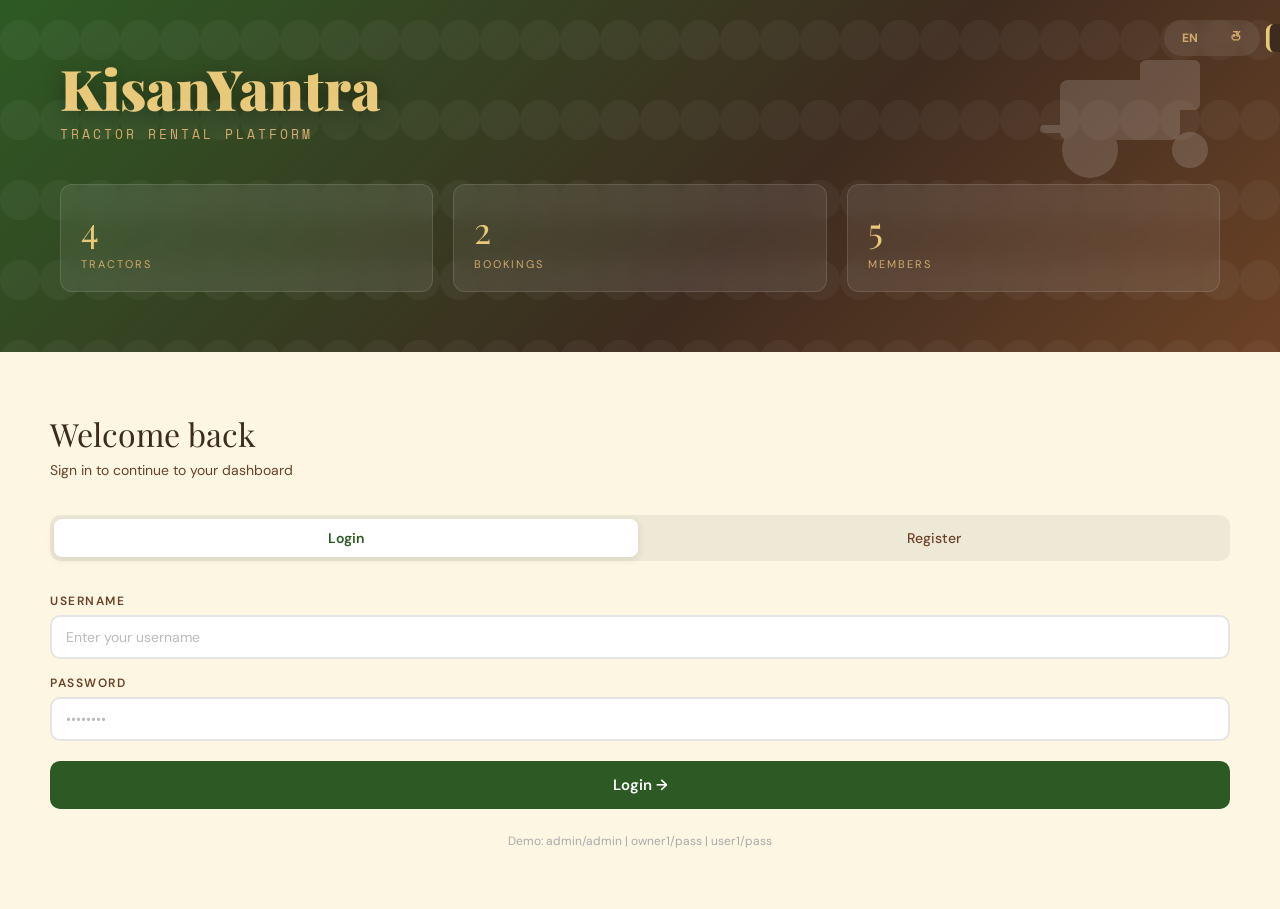
==== commit 76eff873: "Add Setting module:Language selection and AI help support" ====
--- a/KisanYantra/index.html
+++ b/KisanYantra/index.html
@@ -608,6 +608,9 @@
 window.scrollTo(0,0);
 </script>
 
+<script src="js/i18n.js"></script>
+<script src="js/gemini-service.js"></script>
+<script src="js/help-assistant.js"></script>
 <script src="js/app.js"></script>
 </body>
 </html>
--- a/KisanYantra/css/style.css
+++ b/KisanYantra/css/style.css
@@ -23,8 +23,13 @@
 }
 
 /* ═══ PAGE ROUTING ═══ */
-.page { display:none; }
-.page.active { display:block; }
+.page {
+    display: none !important;
+}
+
+.page.active {
+    display: block !important;
+}
 
 /* ═══ SCROLLBAR ═══ */
 ::-webkit-scrollbar { width: 6px; }
@@ -610,3 +615,149 @@
   .tractor-grid { grid-template-columns: 1fr; }
   .auth-panel { padding: 32px 24px; }
 }
+
+/* ═══════════════════════════════════════════════════
+   SETTINGS & HELP ASSISTANT (added)
+═══════════════════════════════════════════════════ */
+
+/* Settings button in the nav bar (admin/owner/user) */
+.btn-settings {
+  padding: 8px 16px; border-radius: 8px;
+  background: transparent; border: 1.5px solid rgba(255,255,255,0.25);
+  color: #ccc; cursor: pointer;
+  font-size: 13px; font-family: 'DM Sans', sans-serif;
+  display: flex; align-items: center; gap: 6px;
+  transition: all 0.2s;
+}
+.btn-settings:hover { background: var(--leaf); border-color: var(--leaf); color: white; }
+
+/* Mini EN/TE toggle on the auth (login/register) page */
+.lang-toggle-mini {
+  position: absolute; top: 20px; right: 20px; z-index: 5;
+  display: flex; gap: 4px;
+  background: rgba(255,255,255,0.08); border-radius: 20px; padding: 4px;
+  backdrop-filter: blur(6px);
+}
+.lang-toggle-mini button {
+  border: none; background: transparent; color: var(--sand);
+  padding: 6px 14px; border-radius: 16px; cursor: pointer;
+  font-family: 'DM Sans', sans-serif; font-size: 12px; font-weight: 700;
+  transition: all 0.2s;
+}
+.lang-toggle-mini button.active { background: var(--wheat); color: var(--dusk); }
+
+/* Settings modal — Language / Help tabs */
+.settings-tabs {
+  display: flex; gap: 4px;
+  background: rgba(0,0,0,0.06); border-radius: 12px;
+  padding: 4px; margin-bottom: 24px;
+}
+.settings-tab-btn {
+  flex: 1; padding: 10px; border: none; background: transparent;
+  border-radius: 8px; cursor: pointer;
+  font-family: 'DM Sans', sans-serif; font-size: 14px; font-weight: 600;
+  color: var(--mud); transition: all 0.2s;
+}
+.settings-tab-btn.active {
+  background: white; color: var(--leaf-dark);
+  box-shadow: 0 2px 8px rgba(0,0,0,0.1);
+}
+.settings-panel { display: none; }
+.settings-panel.active { display: block; }
+
+/* Language picker cards */
+.lang-option-grid { display: grid; grid-template-columns: 1fr 1fr; gap: 14px; margin-top: 8px; }
+.lang-option-card {
+  border: 2px solid rgba(0,0,0,0.1); border-radius: 14px;
+  padding: 20px 12px; text-align: center; cursor: pointer;
+  background: white; transition: all 0.2s;
+}
+.lang-option-card:hover { border-color: var(--leaf); transform: translateY(-2px); }
+.lang-option-card.selected { border-color: var(--leaf); background: rgba(74,124,63,0.08); }
+.lang-option-flag { font-size: 28px; margin-bottom: 6px; }
+.lang-option-name { font-family: 'Playfair Display', serif; font-size: 16px; color: var(--soil); font-weight: 700; }
+.lang-option-sub { font-family: 'Space Mono', monospace; font-size: 11px; color: #999; margin-top: 2px; }
+
+/* Help Assistant — topic grid + free-text ask */
+.help-intro { font-family: 'Playfair Display', serif; font-size: 18px; color: var(--soil); margin-bottom: 16px; }
+.help-topic-grid { display: grid; grid-template-columns: 1fr 1fr; gap: 10px; margin-bottom: 20px; }
+.help-topic-card {
+  display: flex; align-items: center; gap: 10px;
+  border: 2px solid rgba(0,0,0,0.08); border-radius: 12px;
+  padding: 12px 14px; cursor: pointer; background: white;
+  transition: all 0.15s; text-align: left;
+}
+.help-topic-card:hover { border-color: var(--leaf); background: rgba(74,124,63,0.05); }
+.help-topic-icon { font-size: 20px; flex-shrink: 0; }
+.help-topic-title { font-size: 13px; font-weight: 700; color: var(--soil); }
+.help-topic-desc { font-size: 11px; color: #888; margin-top: 1px; }
+
+.help-divider { border: none; border-top: 2px solid var(--wheat-light); margin: 20px 0; }
+
+.help-ask-row { display: flex; gap: 8px; }
+.help-ask-row input { flex: 1; }
+
+/* Guided step list inside a topic */
+.help-steps-list { list-style: none; display: flex; flex-direction: column; gap: 10px; margin: 12px 0 20px; }
+.help-steps-list li {
+  display: flex; gap: 10px; align-items: flex-start;
+  background: rgba(74,124,63,0.06); border-radius: 10px; padding: 12px 14px;
+  font-size: 14px; color: var(--soil); line-height: 1.5;
+}
+.help-step-num {
+  flex-shrink: 0; width: 22px; height: 22px; border-radius: 50%;
+  background: var(--leaf); color: white; font-size: 12px; font-weight: 700;
+  display: flex; align-items: center; justify-content: center;
+}
+.help-resolved-row { display: flex; gap: 10px; margin-top: 8px; }
+.help-resolved-row .btn { flex: 1; }
+
+/* Free-text Gemini chat */
+.help-chat-window {
+  max-height: 260px; overflow-y: auto; display: flex; flex-direction: column;
+  gap: 10px; margin-bottom: 12px; padding-right: 4px;
+}
+.help-chat-bubble {
+  max-width: 85%; padding: 10px 14px; border-radius: 14px;
+  font-size: 13px; line-height: 1.5;
+}
+.help-chat-bubble.user {
+  align-self: flex-end; background: var(--leaf); color: white;
+  border-bottom-right-radius: 4px;
+}
+.help-chat-bubble.assistant {
+  align-self: flex-start; background: rgba(0,0,0,0.06); color: var(--soil);
+  border-bottom-left-radius: 4px;
+}
+.help-chat-bubble.typing { font-style: italic; opacity: 0.7; }
+.help-chat-disclaimer { font-size: 11px; color: #999; margin-top: 6px; text-align: center; }
+
+/* Ticket confirmation + "My Support Tickets" list */
+.ticket-confirm-box { text-align: center; padding: 24px 12px; }
+.ticket-confirm-box .ticket-emoji { font-size: 44px; display: block; margin-bottom: 10px; }
+.ticket-id-badge {
+  display: inline-block; margin-top: 10px; padding: 6px 14px;
+  background: var(--wheat); color: var(--dusk); border-radius: 20px;
+  font-family: 'Space Mono', monospace; font-weight: 700; font-size: 13px;
+}
+.my-tickets-list { display: flex; flex-direction: column; gap: 10px; margin-top: 10px; }
+.my-ticket-item {
+  border: 2px solid rgba(0,0,0,0.08); border-radius: 12px; padding: 12px 14px;
+  background: white;
+}
+.my-ticket-item-top { display: flex; justify-content: space-between; align-items: center; gap: 10px; margin-bottom: 4px; }
+.my-ticket-reply {
+  margin-top: 8px; padding: 8px 10px; background: rgba(74,124,63,0.08);
+  border-radius: 8px; font-size: 12px; color: var(--soil);
+}
+
+/* Ticket status badges (Admin table + My Tickets) */
+.badge-open { background: rgba(230,126,34,0.15); color: #c0392b; }
+.badge-inprogress { background: rgba(230,126,34,0.15); color: #b8860b; }
+.badge-resolved { background: rgba(74,124,63,0.15); color: var(--leaf-dark); }
+
+@media (max-width: 600px) {
+  .help-topic-grid { grid-template-columns: 1fr; }
+  .lang-option-grid { grid-template-columns: 1fr; }
+  .lang-toggle-mini { position: static; margin: 16px auto 0; width: fit-content; }
+}
